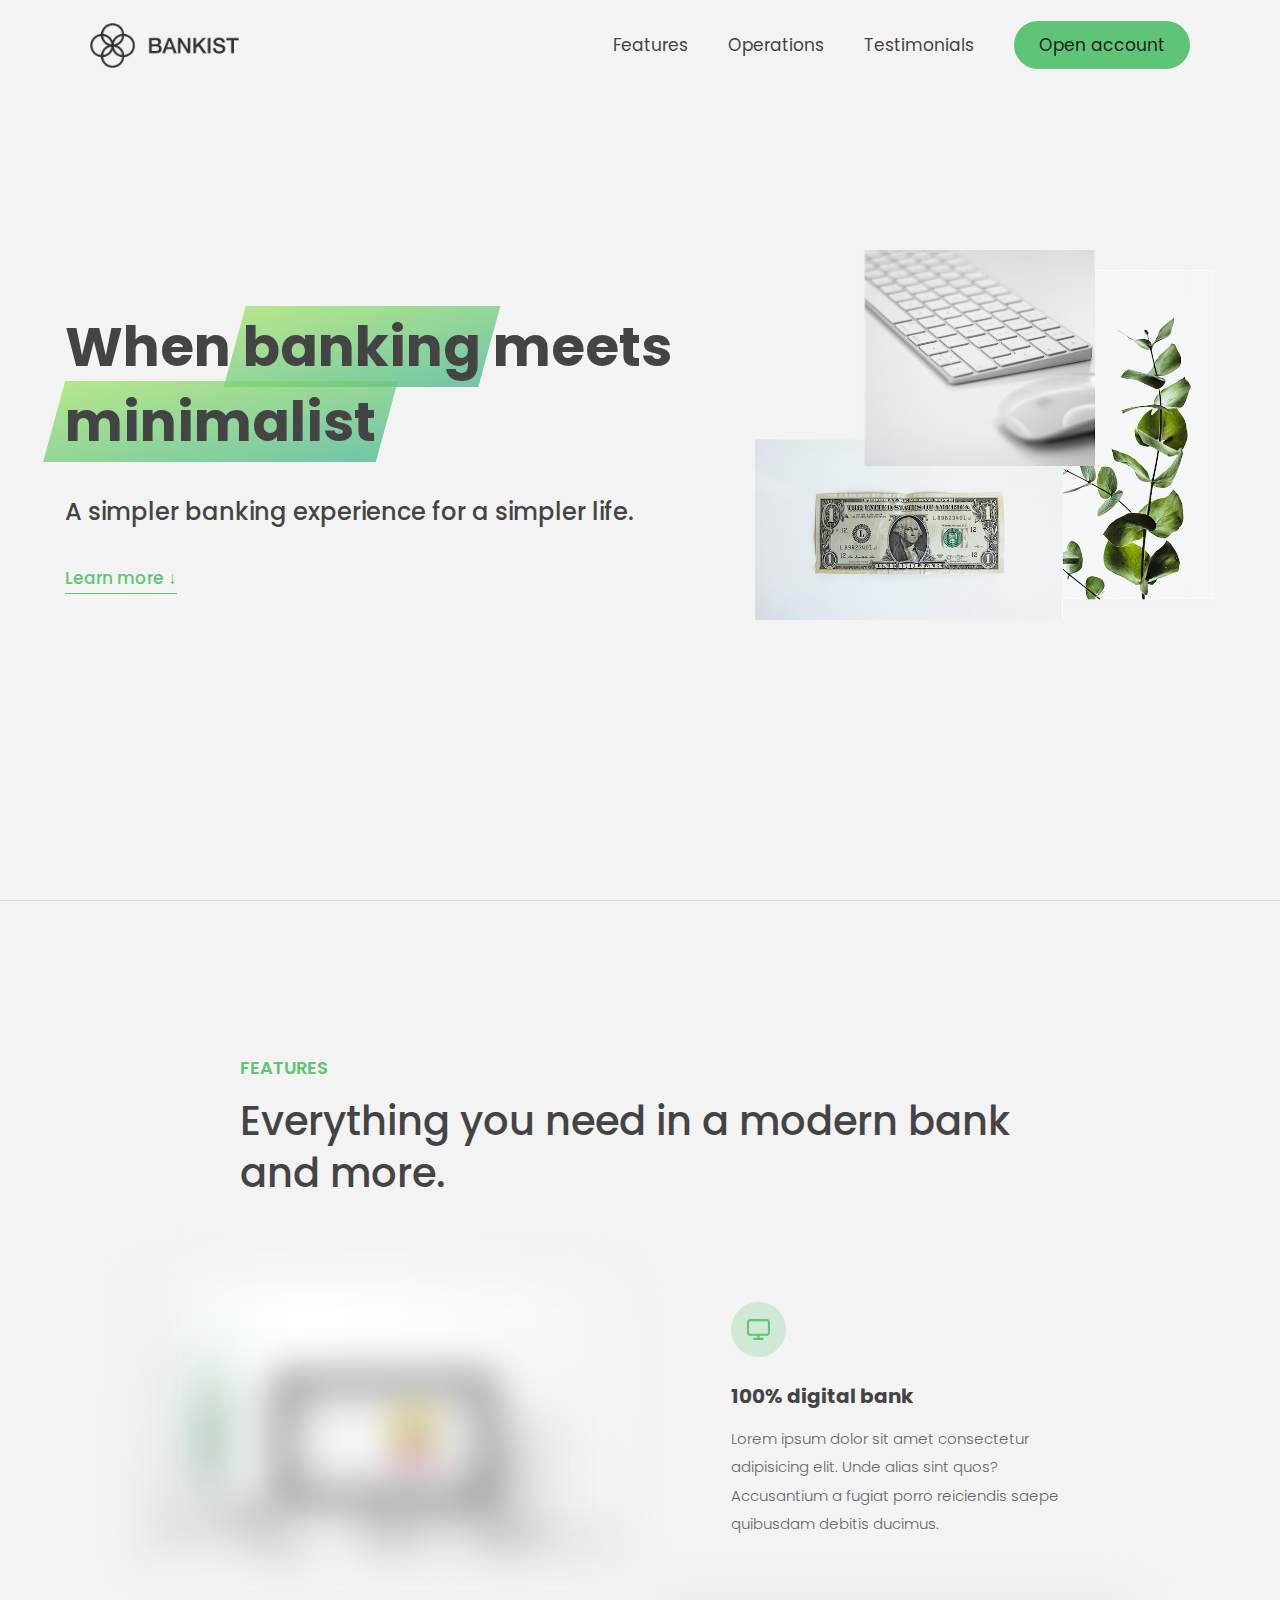
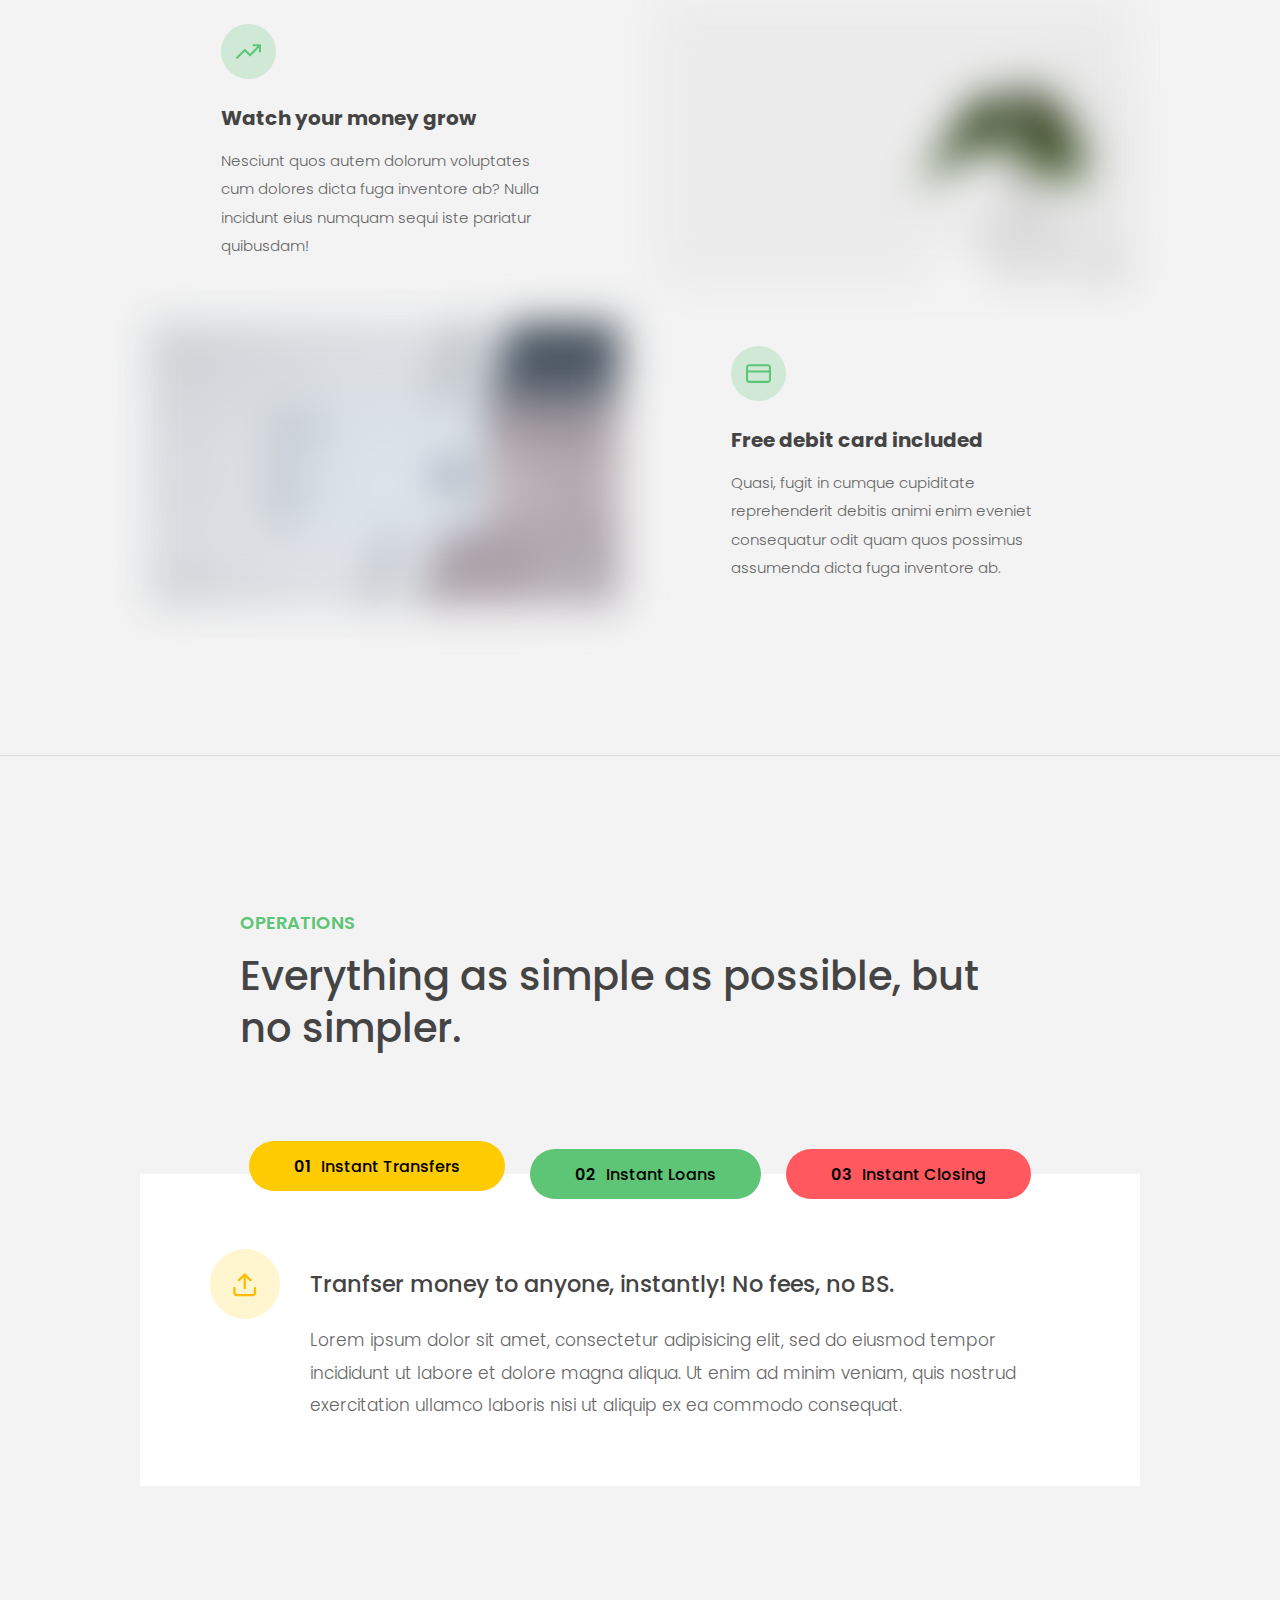
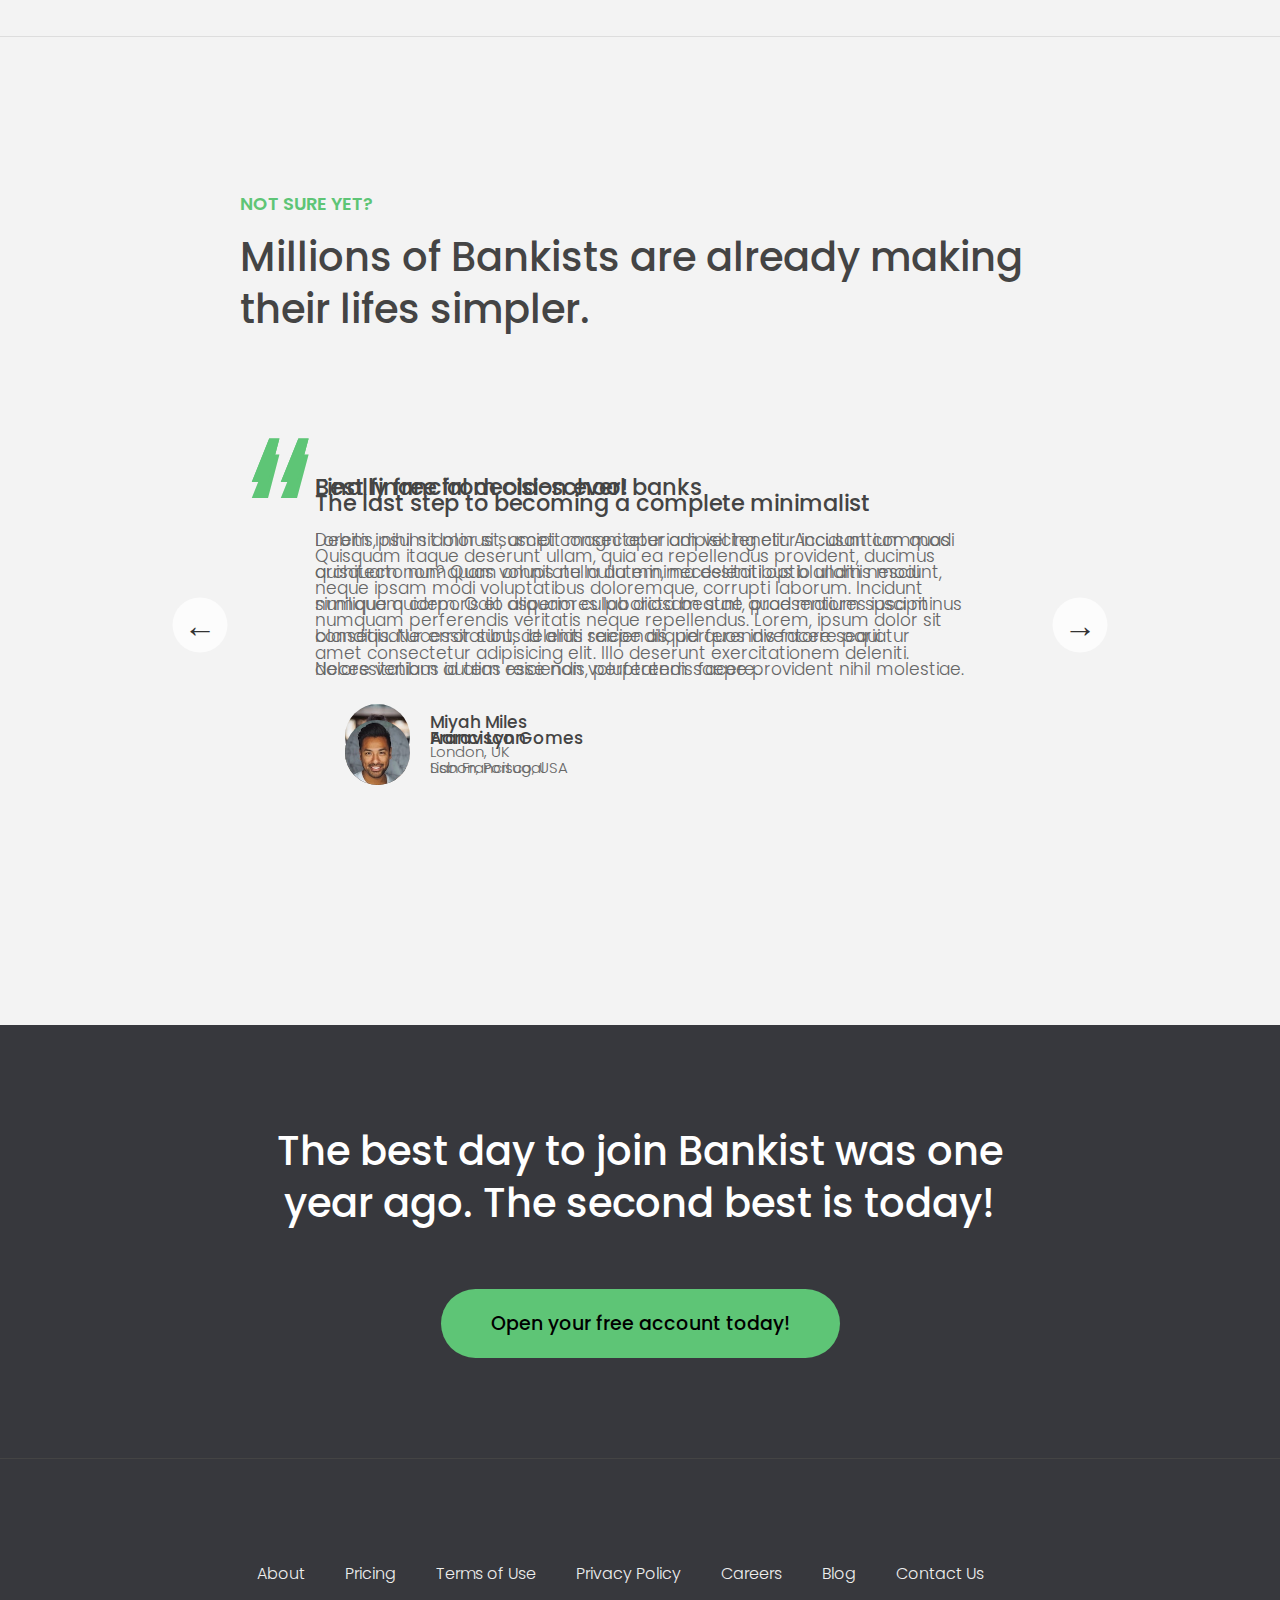
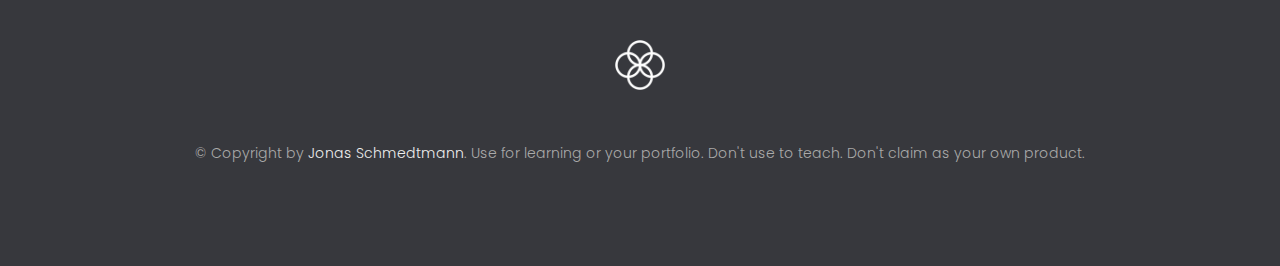
==== BankistWebsite/index.html @ 56a08efa "Bankist Website" ====
<!DOCTYPE html>
<html lang="en">
  <head>
    <meta charset="UTF-8" />
    <meta name="viewport" content="width=device-width, initial-scale=1.0" />
    <meta http-equiv="X-UA-Compatible" content="ie=edge" />
    <link rel="shortcut icon" type="image/png" href="img/icon.png" />

    <link
      href="https://fonts.googleapis.com/css?family=Poppins:300,400,500,600&display=swap"
      rel="stylesheet"
    />
    <link rel="stylesheet" href="style.css" />
    <title>Bankist | When Banking meets Minimalist</title>
  </head>
  <body>
    <header class="header">
      <nav class="nav">
        <img
          src="img/logo.png"
          alt="Bankist logo"
          class="nav__logo"
          id="logo"
        />
        <ul class="nav__links">
          <li class="nav__item">
            <a class="nav__link" href="#section--1">Features</a>
          </li>
          <li class="nav__item">
            <a class="nav__link" href="#section--2">Operations</a>
          </li>
          <li class="nav__item">
            <a class="nav__link" href="#section--3">Testimonials</a>
          </li>
          <li class="nav__item">
            <a class="nav__link nav__link--btn btn--show-modal" href="#"
              >Open account</a
            >
          </li>
        </ul>
      </nav>

      <div class="header__title">
        <h1>
          When
          <!-- Green highlight effect -->
          <span class="highlight">banking</span>
          meets<br />
          <span class="highlight">minimalist</span>
        </h1>
        <h4>A simpler banking experience for a simpler life.</h4>
        <button class="btn--text btn--scroll-to">Learn more &DownArrow;</button>
        <img
          src="img/hero.png"
          class="header__img"
          alt="Minimalist bank items"
        />
      </div>
    </header>

    <section class="section" id="section--1">
      <div class="section__title">
        <h2 class="section__description">Features</h2>
        <h3 class="section__header">
          Everything you need in a modern bank and more.
        </h3>
      </div>

      <div class="features">
        <img
          src="img/digital-lazy.jpg"
          data-src="img/digital.jpg"
          alt="Computer"
          class="features__img lazy-img"
        />
        <div class="features__feature">
          <div class="features__icon">
            <svg>
              <use xlink:href="img/icons.svg#icon-monitor"></use>
            </svg>
          </div>
          <h5 class="features__header">100% digital bank</h5>
          <p>
            Lorem ipsum dolor sit amet consectetur adipisicing elit. Unde alias
            sint quos? Accusantium a fugiat porro reiciendis saepe quibusdam
            debitis ducimus.
          </p>
        </div>

        <div class="features__feature">
          <div class="features__icon">
            <svg>
              <use xlink:href="img/icons.svg#icon-trending-up"></use>
            </svg>
          </div>
          <h5 class="features__header">Watch your money grow</h5>
          <p>
            Nesciunt quos autem dolorum voluptates cum dolores dicta fuga
            inventore ab? Nulla incidunt eius numquam sequi iste pariatur
            quibusdam!
          </p>
        </div>
        <img
          src="img/grow-lazy.jpg"
          data-src="img/grow.jpg"
          alt="Plant"
          class="features__img lazy-img"
        />

        <img
          src="img/card-lazy.jpg"
          data-src="img/card.jpg"
          alt="Credit card"
          class="features__img lazy-img"
        />
        <div class="features__feature">
          <div class="features__icon">
            <svg>
              <use xlink:href="img/icons.svg#icon-credit-card"></use>
            </svg>
          </div>
          <h5 class="features__header">Free debit card included</h5>
          <p>
            Quasi, fugit in cumque cupiditate reprehenderit debitis animi enim
            eveniet consequatur odit quam quos possimus assumenda dicta fuga
            inventore ab.
          </p>
        </div>
      </div>
    </section>

    <section class="section" id="section--2">
      <div class="section__title">
        <h2 class="section__description">Operations</h2>
        <h3 class="section__header">
          Everything as simple as possible, but no simpler.
        </h3>
      </div>

      <div class="operations">
        <div class="operations__tab-container">
          <button
            class="btn operations__tab operations__tab--1 operations__tab--active"
            data-tab="1"
          >
            <span>01</span>Instant Transfers
          </button>
          <button class="btn operations__tab operations__tab--2" data-tab="2">
            <span>02</span>Instant Loans
          </button>
          <button class="btn operations__tab operations__tab--3" data-tab="3">
            <span>03</span>Instant Closing
          </button>
        </div>
        <div
          class="operations__content operations__content--1 operations__content--active"
        >
          <div class="operations__icon operations__icon--1">
            <svg>
              <use xlink:href="img/icons.svg#icon-upload"></use>
            </svg>
          </div>
          <h5 class="operations__header">
            Tranfser money to anyone, instantly! No fees, no BS.
          </h5>
          <p>
            Lorem ipsum dolor sit amet, consectetur adipisicing elit, sed do
            eiusmod tempor incididunt ut labore et dolore magna aliqua. Ut enim
            ad minim veniam, quis nostrud exercitation ullamco laboris nisi ut
            aliquip ex ea commodo consequat.
          </p>
        </div>

        <div class="operations__content operations__content--2">
          <div class="operations__icon operations__icon--2">
            <svg>
              <use xlink:href="img/icons.svg#icon-home"></use>
            </svg>
          </div>
          <h5 class="operations__header">
            Buy a home or make your dreams come true, with instant loans.
          </h5>
          <p>
            Duis aute irure dolor in reprehenderit in voluptate velit esse
            cillum dolore eu fugiat nulla pariatur. Excepteur sint occaecat
            cupidatat non proident, sunt in culpa qui officia deserunt mollit
            anim id est laborum.
          </p>
        </div>
        <div class="operations__content operations__content--3">
          <div class="operations__icon operations__icon--3">
            <svg>
              <use xlink:href="img/icons.svg#icon-user-x"></use>
            </svg>
          </div>
          <h5 class="operations__header">
            No longer need your account? No problem! Close it instantly.
          </h5>
          <p>
            Excepteur sint occaecat cupidatat non proident, sunt in culpa qui
            officia deserunt mollit anim id est laborum. Ut enim ad minim
            veniam, quis nostrud exercitation ullamco laboris nisi ut aliquip ex
            ea commodo consequat.
          </p>
        </div>
      </div>
    </section>

    <section class="section" id="section--3">
      <div class="section__title section__title--testimonials">
        <h2 class="section__description">Not sure yet?</h2>
        <h3 class="section__header">
          Millions of Bankists are already making their lifes simpler.
        </h3>
      </div>

      <div class="slider">
        <div class="slide slide--1">
          <div class="testimonial">
            <h5 class="testimonial__header">Best financial decision ever!</h5>
            <blockquote class="testimonial__text">
              Lorem ipsum dolor sit, amet consectetur adipisicing elit.
              Accusantium quas quisquam non? Quas voluptate nulla minima
              deleniti optio ullam nesciunt, numquam corporis et asperiores
              laboriosam sunt, praesentium suscipit blanditiis. Necessitatibus
              id alias reiciendis, perferendis facere pariatur dolore veniam
              autem esse non voluptatem saepe provident nihil molestiae.
            </blockquote>
            <address class="testimonial__author">
              <img src="img/user-1.jpg" alt="" class="testimonial__photo" />
              <h6 class="testimonial__name">Aarav Lynn</h6>
              <p class="testimonial__location">San Francisco, USA</p>
            </address>
          </div>
        </div>

        <div class="slide slide--2">
          <div class="testimonial">
            <h5 class="testimonial__header">
              The last step to becoming a complete minimalist
            </h5>
            <blockquote class="testimonial__text">
              Quisquam itaque deserunt ullam, quia ea repellendus provident,
              ducimus neque ipsam modi voluptatibus doloremque, corrupti
              laborum. Incidunt numquam perferendis veritatis neque repellendus.
              Lorem, ipsum dolor sit amet consectetur adipisicing elit. Illo
              deserunt exercitationem deleniti.
            </blockquote>
            <address class="testimonial__author">
              <img src="img/user-2.jpg" alt="" class="testimonial__photo" />
              <h6 class="testimonial__name">Miyah Miles</h6>
              <p class="testimonial__location">London, UK</p>
            </address>
          </div>
        </div>

        <div class="slide slide--3">
          <div class="testimonial">
            <h5 class="testimonial__header">
              Finally free from old-school banks
            </h5>
            <blockquote class="testimonial__text">
              Debitis, nihil sit minus suscipit magni aperiam vel tenetur
              incidunt commodi architecto numquam omnis nulla autem,
              necessitatibus blanditiis modi similique quidem. Odio aliquam
              culpa dicta beatae quod maiores ipsa minus consequatur error sunt,
              deleniti saepe aliquid quos inventore sequi. Necessitatibus id
              alias reiciendis, perferendis facere.
            </blockquote>
            <address class="testimonial__author">
              <img src="img/user-3.jpg" alt="" class="testimonial__photo" />
              <h6 class="testimonial__name">Francisco Gomes</h6>
              <p class="testimonial__location">Lisbon, Portugal</p>
            </address>
          </div>
        </div>

        <!-- <div class="slide"><img src="img/img-1.jpg" alt="Photo 1" /></div>
        <div class="slide"><img src="img/img-2.jpg" alt="Photo 2" /></div>
        <div class="slide"><img src="img/img-3.jpg" alt="Photo 3" /></div>
        <div class="slide"><img src="img/img-4.jpg" alt="Photo 4" /></div> -->
        <button class="slider__btn slider__btn--left">&larr;</button>
        <button class="slider__btn slider__btn--right">&rarr;</button>
        <div class="dots"></div>
      </div>
    </section>

    <section class="section section--sign-up">
      <div class="section__title">
        <h3 class="section__header">
          The best day to join Bankist was one year ago. The second best is
          today!
        </h3>
      </div>
      <button class="btn btn--show-modal">Open your free account today!</button>
    </section>

    <footer class="footer">
      <ul class="footer__nav">
        <li class="footer__item">
          <a class="footer__link" href="#">About</a>
        </li>
        <li class="footer__item">
          <a class="footer__link" href="#">Pricing</a>
        </li>
        <li class="footer__item">
          <a class="footer__link" href="#">Terms of Use</a>
        </li>
        <li class="footer__item">
          <a class="footer__link" href="#">Privacy Policy</a>
        </li>
        <li class="footer__item">
          <a class="footer__link" href="#">Careers</a>
        </li>
        <li class="footer__item">
          <a class="footer__link" href="#">Blog</a>
        </li>
        <li class="footer__item">
          <a class="footer__link" href="#">Contact Us</a>
        </li>
      </ul>
      <img src="img/icon.png" alt="Logo" class="footer__logo" />
      <p class="footer__copyright">
        &copy; Copyright by
        <a
          class="footer__link twitter-link"
          target="_blank"
          href="https://twitter.com/jonasschmedtman"
          >Jonas Schmedtmann</a
        >. Use for learning or your portfolio. Don't use to teach. Don't claim
        as your own product.
      </p>
    </footer>

    <div class="modal hidden">
      <button class="btn--close-modal">&times;</button>
      <h2 class="modal__header">
        Open your bank account <br />
        in just <span class="highlight">5 minutes</span>
      </h2>
      <form class="modal__form">
        <label>First Name</label>
        <input type="text" />
        <label>Last Name</label>
        <input type="text" />
        <label>Email Address</label>
        <input type="email" />
        <button class="btn">Next step &rarr;</button>
      </form>
    </div>
    <div class="overlay hidden"></div>

    <script src="script.js"></script>
  </body>
</html>
---- BankistWebsite/style.css ----
:root {
  --color-primary: #5ec576;
  --color-secondary: #ffcb03;
  --color-tertiary: #ff585f;
  --color-primary-darker: #4bbb7d;
  --color-secondary-darker: #ffbb00;
  --color-tertiary-darker: #fd424b;
  --color-primary-opacity: #5ec5763a;
  --color-secondary-opacity: #ffcd0331;
  --color-tertiary-opacity: #ff58602d;
  --gradient-primary: linear-gradient(to top left, #39b385, #9be15d);
  --gradient-secondary: linear-gradient(to top left, #ffb003, #ffcb03);
}

* {
  margin: 0;
  padding: 0;
  box-sizing: inherit;
}

html {
  font-size: 62.5%;
  box-sizing: border-box;
}

body {
  font-family: 'Poppins', sans-serif;
  font-weight: 300;
  color: #444;
  line-height: 1.9;
  background-color: #f3f3f3;
}

/* GENERAL ELEMENTS */
.section {
  padding: 15rem 3rem;
  border-top: 1px solid #ddd;

  transition: transform 1s, opacity 1s;
}

.section--hidden {
  opacity: 0;
  transform: translateY(8rem);
}

.section__title {
  max-width: 80rem;
  margin: 0 auto 8rem auto;
}

.section__description {
  font-size: 1.8rem;
  font-weight: 600;
  text-transform: uppercase;
  color: var(--color-primary);
  margin-bottom: 1rem;
}

.section__header {
  font-size: 4rem;
  line-height: 1.3;
  font-weight: 500;
}

.btn {
  display: inline-block;
  background-color: var(--color-primary);
  font-size: 1.6rem;
  font-family: inherit;
  font-weight: 500;
  border: none;
  padding: 1.25rem 4.5rem;
  border-radius: 10rem;
  cursor: pointer;
  transition: all 0.3s;
}

.btn:hover {
  background-color: var(--color-primary-darker);
}

.btn--text {
  display: inline-block;
  background: none;
  font-size: 1.7rem;
  font-family: inherit;
  font-weight: 500;
  color: var(--color-primary);
  border: none;
  border-bottom: 1px solid currentColor;
  padding-bottom: 2px;
  cursor: pointer;
  transition: all 0.3s;
}

p {
  color: #666;
}

/* This is BAD for accessibility! Don't do in the real world! */
button:focus {
  outline: none;
}

img {
  transition: filter 0.5s;
}

.lazy-img {
  filter: blur(20px);
}

/* NAVIGATION */
.nav {
  display: flex;
  justify-content: space-between;
  align-items: center;
  height: 9rem;
  width: 100%;
  padding: 0 6rem;
  z-index: 100;
}

/* nav and stickly class at the same time */
.nav.sticky {
  position: fixed;
  background-color: rgba(255, 255, 255, 0.95);
}

.nav__logo {
  height: 4.5rem;
  transition: all 0.3s;
}

.nav__links {
  display: flex;
  align-items: center;
  list-style: none;
}

.nav__item {
  margin-left: 4rem;
}

.nav__link:link,
.nav__link:visited {
  font-size: 1.7rem;
  font-weight: 400;
  color: inherit;
  text-decoration: none;
  display: block;
  transition: all 0.3s;
}

.nav__link--btn:link,
.nav__link--btn:visited {
  padding: 0.8rem 2.5rem;
  border-radius: 3rem;
  background-color: var(--color-primary);
  color: #222;
}

.nav__link--btn:hover,
.nav__link--btn:active {
  color: inherit;
  background-color: var(--color-primary-darker);
  color: #333;
}

/* HEADER */
.header {
  padding: 0 3rem;
  height: 100vh;
  display: flex;
  flex-direction: column;
  align-items: center;
}

.header__title {
  flex: 1;

  max-width: 115rem;
  display: grid;
  grid-template-columns: 3fr 2fr;
  row-gap: 3rem;
  align-content: center;
  justify-content: center;

  align-items: start;
  justify-items: start;
}

h1 {
  font-size: 5.5rem;
  line-height: 1.35;
}

h4 {
  font-size: 2.4rem;
  font-weight: 500;
}

.header__img {
  width: 100%;
  grid-column: 2 / 3;
  grid-row: 1 / span 4;
  transform: translateY(-6rem);
}

.highlight {
  position: relative;
}

.highlight::after {
  display: block;
  content: '';
  position: absolute;
  bottom: 0;
  left: 0;
  height: 100%;
  width: 100%;
  z-index: -1;
  opacity: 0.7;
  transform: scale(1.07, 1.05) skewX(-15deg);
  background-image: var(--gradient-primary);
}

/* FEATURES */
.features {
  display: grid;
  grid-template-columns: 1fr 1fr;
  gap: 4rem;
  margin: 0 12rem;
}

.features__img {
  width: 100%;
}

.features__feature {
  align-self: center;
  justify-self: center;
  width: 70%;
  font-size: 1.5rem;
}

.features__icon {
  display: flex;
  align-items: center;
  justify-content: center;
  background-color: var(--color-primary-opacity);
  height: 5.5rem;
  width: 5.5rem;
  border-radius: 50%;
  margin-bottom: 2rem;
}

.features__icon svg {
  height: 2.5rem;
  width: 2.5rem;
  fill: var(--color-primary);
}

.features__header {
  font-size: 2rem;
  margin-bottom: 1rem;
}

/* OPERATIONS */
.operations {
  max-width: 100rem;
  margin: 12rem auto 0 auto;

  background-color: #fff;
}

.operations__tab-container {
  display: flex;
  justify-content: center;
}

.operations__tab {
  margin-right: 2.5rem;
  transform: translateY(-50%);
}

.operations__tab span {
  margin-right: 1rem;
  font-weight: 600;
  display: inline-block;
}

.operations__tab--1 {
  background-color: var(--color-secondary);
}

.operations__tab--1:hover {
  background-color: var(--color-secondary-darker);
}

.operations__tab--3 {
  background-color: var(--color-tertiary);
  margin: 0;
}

.operations__tab--3:hover {
  background-color: var(--color-tertiary-darker);
}

.operations__tab--active {
  transform: translateY(-66%);
}

.operations__content {
  display: none;

  /* JUST PRESENTATIONAL */
  font-size: 1.7rem;
  padding: 2.5rem 7rem 6.5rem 7rem;
}

.operations__content--active {
  display: grid;
  grid-template-columns: 7rem 1fr;
  column-gap: 3rem;
  row-gap: 0.5rem;
}

.operations__header {
  font-size: 2.25rem;
  font-weight: 500;
  align-self: center;
}

.operations__icon {
  display: flex;
  align-items: center;
  justify-content: center;
  height: 7rem;
  width: 7rem;
  border-radius: 50%;
}

.operations__icon svg {
  height: 2.75rem;
  width: 2.75rem;
}

.operations__content p {
  grid-column: 2;
}

.operations__icon--1 {
  background-color: var(--color-secondary-opacity);
}
.operations__icon--2 {
  background-color: var(--color-primary-opacity);
}
.operations__icon--3 {
  background-color: var(--color-tertiary-opacity);
}
.operations__icon--1 svg {
  fill: var(--color-secondary-darker);
}
.operations__icon--2 svg {
  fill: var(--color-primary);
}
.operations__icon--3 svg {
  fill: var(--color-tertiary);
}

/* SLIDER */
.slider {
  max-width: 100rem;
  height: 50rem;
  margin: 0 auto;
  position: relative;

  /* IN THE END */
  overflow: hidden;
}

.slide {
  position: absolute;
  top: 0;
  width: 100%;
  height: 50rem;

  display: flex;
  align-items: center;
  justify-content: center;

  /* THIS creates the animation! */
  transition: transform 1s;
}

.slide > img {
  /* Only for images that have different size than slide */
  width: 100%;
  height: 100%;
  object-fit: cover;
}

.slider__btn {
  position: absolute;
  top: 50%;
  z-index: 10;

  border: none;
  background: rgba(255, 255, 255, 0.7);
  font-family: inherit;
  color: #333;
  border-radius: 50%;
  height: 5.5rem;
  width: 5.5rem;
  font-size: 3.25rem;
  cursor: pointer;
}

.slider__btn--left {
  left: 6%;
  transform: translate(-50%, -50%);
}

.slider__btn--right {
  right: 6%;
  transform: translate(50%, -50%);
}

.dots {
  position: absolute;
  bottom: 5%;
  left: 50%;
  transform: translateX(-50%);
  display: flex;
}

.dots__dot {
  border: none;
  background-color: #b9b9b9;
  opacity: 0.7;
  height: 1rem;
  width: 1rem;
  border-radius: 50%;
  margin-right: 1.75rem;
  cursor: pointer;
  transition: all 0.5s;

  /* Only necessary when overlying images */
  /* box-shadow: 0 0.6rem 1.5rem rgba(0, 0, 0, 0.7); */
}

.dots__dot:last-child {
  margin: 0;
}

.dots__dot--active {
  /* background-color: #fff; */
  background-color: #888;
  opacity: 1;
}

/* TESTIMONIALS */
.testimonial {
  width: 65%;
  position: relative;
}

.testimonial::before {
  content: '\201C';
  position: absolute;
  top: -5.7rem;
  left: -6.8rem;
  line-height: 1;
  font-size: 20rem;
  font-family: inherit;
  color: var(--color-primary);
  z-index: -1;
}

.testimonial__header {
  font-size: 2.25rem;
  font-weight: 500;
  margin-bottom: 1.5rem;
}

.testimonial__text {
  font-size: 1.7rem;
  margin-bottom: 3.5rem;
  color: #666;
}

.testimonial__author {
  margin-left: 3rem;
  font-style: normal;

  display: grid;
  grid-template-columns: 6.5rem 1fr;
  column-gap: 2rem;
}

.testimonial__photo {
  grid-row: 1 / span 2;
  width: 6.5rem;
  border-radius: 50%;
}

.testimonial__name {
  font-size: 1.7rem;
  font-weight: 500;
  align-self: end;
  margin: 0;
}

.testimonial__location {
  font-size: 1.5rem;
}

.section__title--testimonials {
  margin-bottom: 4rem;
}

/* SIGNUP */
.section--sign-up {
  background-color: #37383d;
  border-top: none;
  border-bottom: 1px solid #444;
  text-align: center;
  padding: 10rem 3rem;
}

.section--sign-up .section__header {
  color: #fff;
  text-align: center;
}

.section--sign-up .section__title {
  margin-bottom: 6rem;
}

.section--sign-up .btn {
  font-size: 1.9rem;
  padding: 2rem 5rem;
}

/* FOOTER */
.footer {
  padding: 10rem 3rem;
  background-color: #37383d;
}

.footer__nav {
  list-style: none;
  display: flex;
  justify-content: center;
  margin-bottom: 5rem;
}

.footer__item {
  margin-right: 4rem;
}

.footer__link {
  font-size: 1.6rem;
  color: #eee;
  text-decoration: none;
}

.footer__logo {
  height: 5rem;
  display: block;
  margin: 0 auto;
  margin-bottom: 5rem;
}

.footer__copyright {
  font-size: 1.4rem;
  color: #aaa;
  text-align: center;
}

.footer__copyright .footer__link {
  font-size: 1.4rem;
}

/* MODAL WINDOW */
.modal {
  position: fixed;
  top: 50%;
  left: 50%;
  transform: translate(-50%, -50%);
  max-width: 60rem;
  background-color: #f3f3f3;
  padding: 5rem 6rem;
  box-shadow: 0 4rem 6rem rgba(0, 0, 0, 0.3);
  z-index: 1000;
  transition: all 0.5s;
}

.overlay {
  position: fixed;
  top: 0;
  left: 0;
  width: 100%;
  height: 100%;
  background-color: rgba(0, 0, 0, 0.5);
  backdrop-filter: blur(4px);
  z-index: 100;
  transition: all 0.5s;
}

.modal__header {
  font-size: 3.25rem;
  margin-bottom: 4.5rem;
  line-height: 1.5;
}

.modal__form {
  margin: 0 3rem;
  display: grid;
  grid-template-columns: 1fr 2fr;
  align-items: center;
  gap: 2.5rem;
}

.modal__form label {
  font-size: 1.7rem;
  font-weight: 500;
}

.modal__form input {
  font-size: 1.7rem;
  padding: 1rem 1.5rem;
  border: 1px solid #ddd;
  border-radius: 0.5rem;
}

.modal__form button {
  grid-column: 1 / span 2;
  justify-self: center;
  margin-top: 1rem;
}

.btn--close-modal {
  font-family: inherit;
  color: inherit;
  position: absolute;
  top: 0.5rem;
  right: 2rem;
  font-size: 4rem;
  cursor: pointer;
  border: none;
  background: none;
}

.hidden {
  visibility: hidden;
  opacity: 0;
}

/* COOKIE MESSAGE */
.cookie-message {
  display: flex;
  align-items: center;
  justify-content: space-evenly;
  width: 100%;
  background-color: white;
  color: #bbb;
  font-size: 1.5rem;
  font-weight: 400;
}
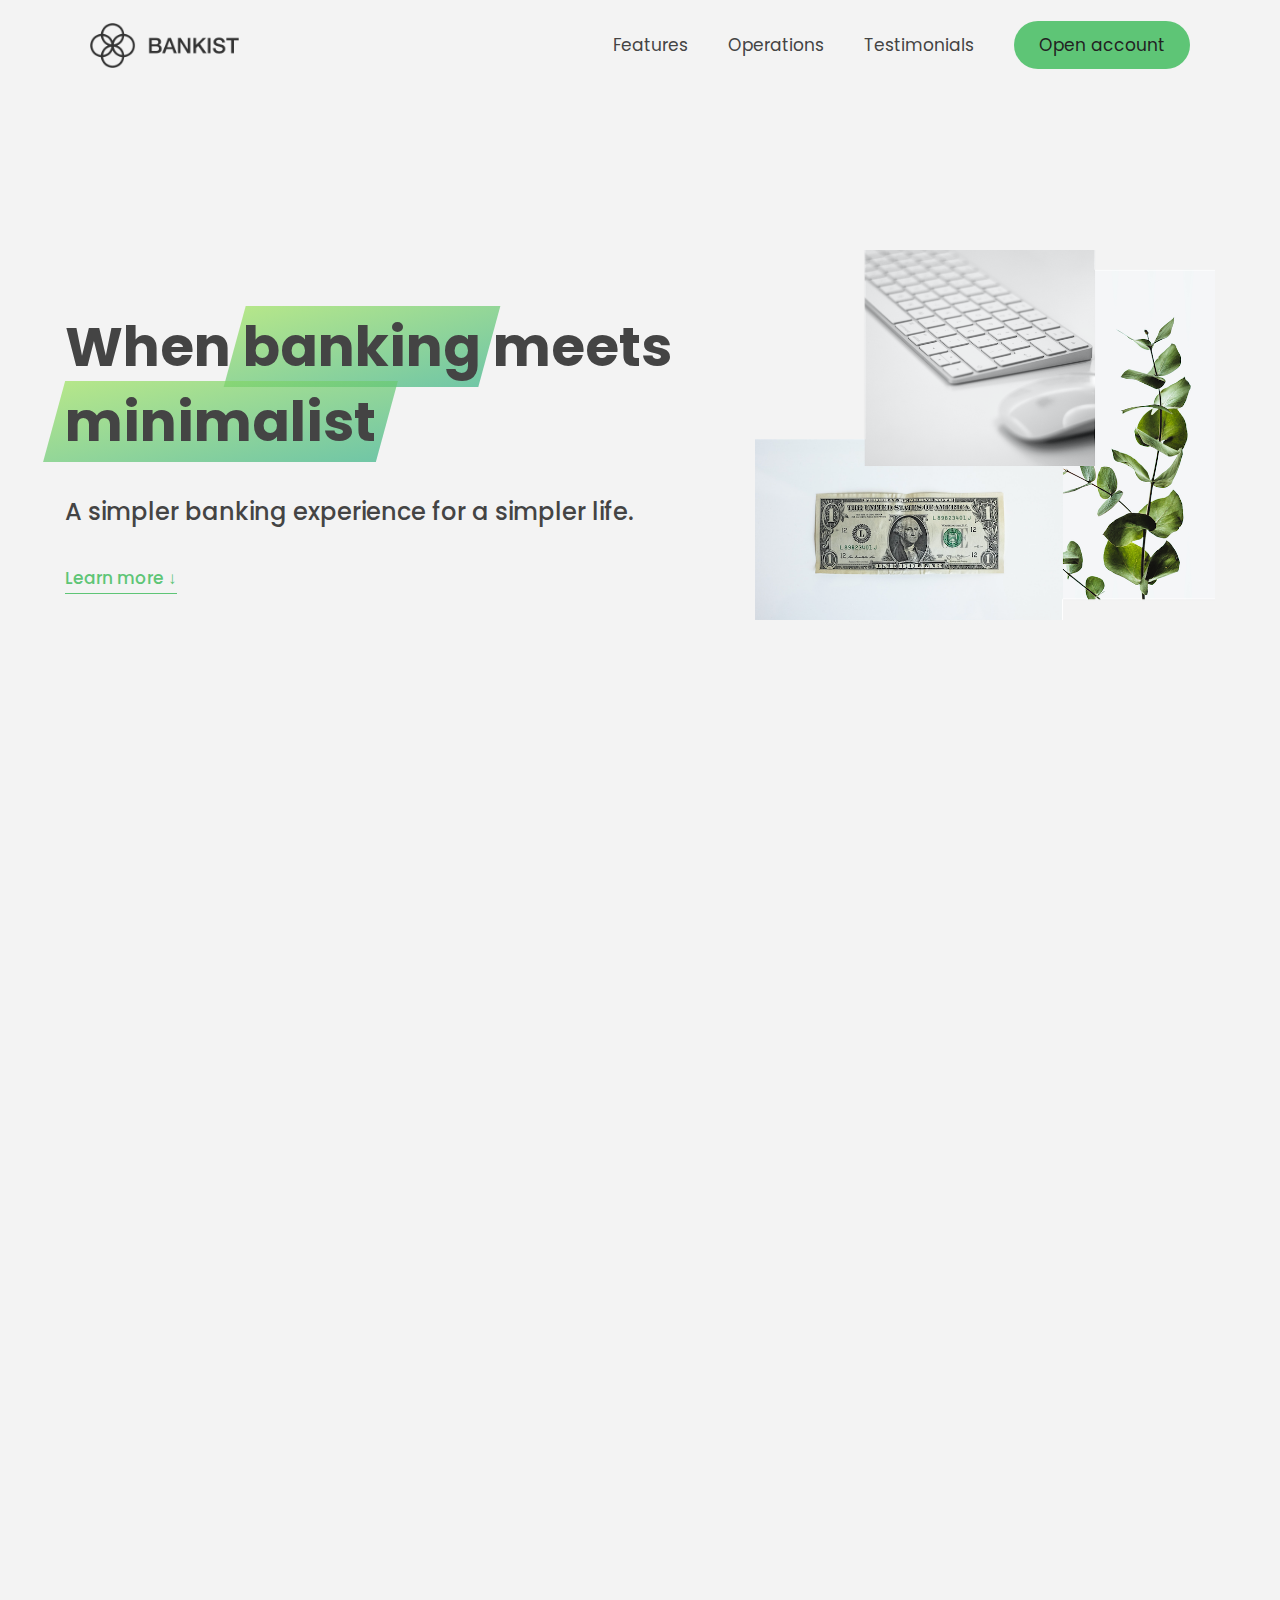
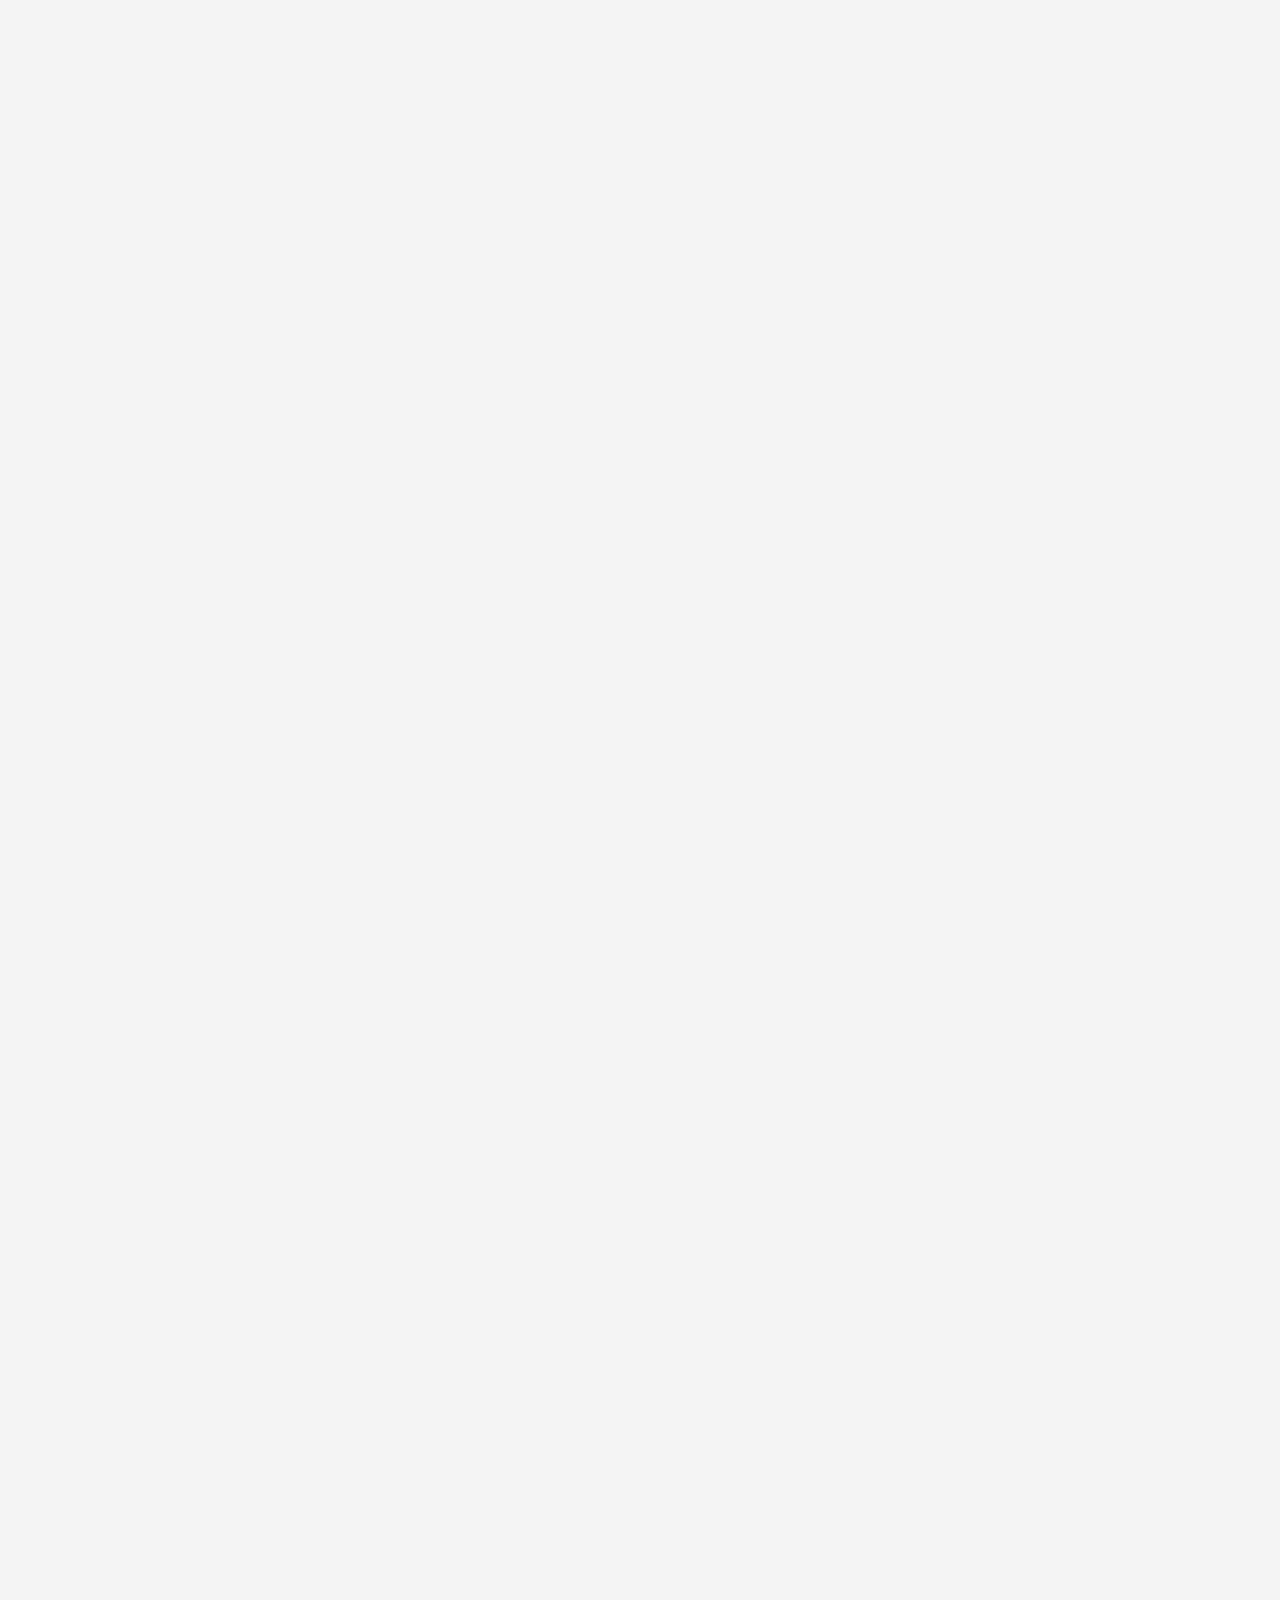
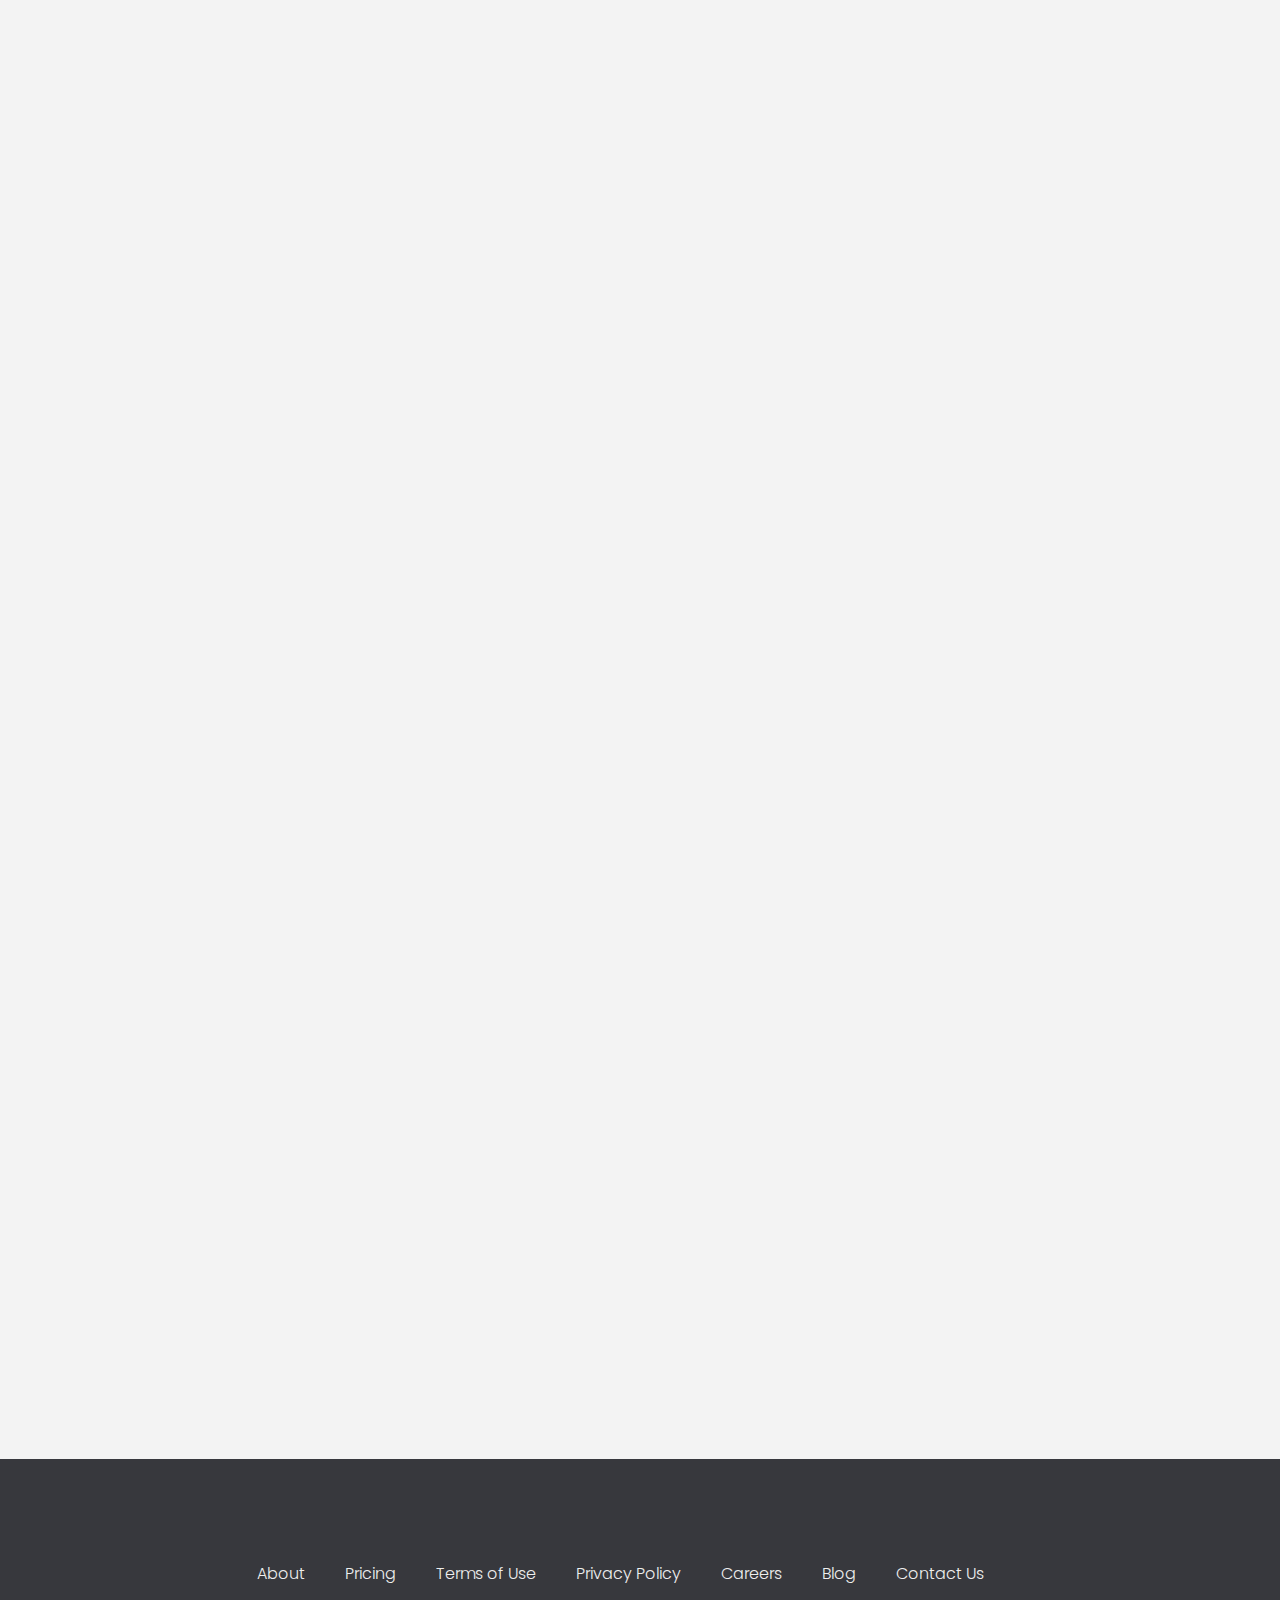
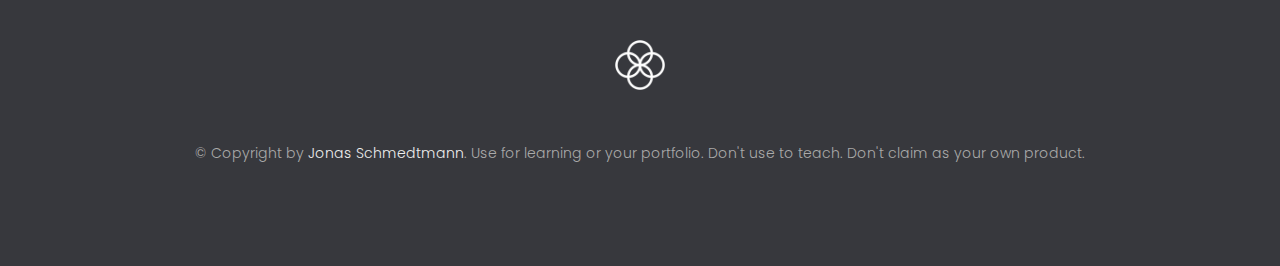
==== commit bc77ac2a: "event delegation, menu fade animation, sticky navigation, Intersection Observer API, revealing eleme" ====
--- a/BankistWebsite/index.html
+++ b/BankistWebsite/index.html
@@ -1,355 +1,320 @@
 <!DOCTYPE html>
 <html lang="en">
-  <head>
-    <meta charset="UTF-8" />
-    <meta name="viewport" content="width=device-width, initial-scale=1.0" />
-    <meta http-equiv="X-UA-Compatible" content="ie=edge" />
-    <link rel="shortcut icon" type="image/png" href="img/icon.png" />
-
-    <link
-      href="https://fonts.googleapis.com/css?family=Poppins:300,400,500,600&display=swap"
-      rel="stylesheet"
-    />
-    <link rel="stylesheet" href="style.css" />
-    <title>Bankist | When Banking meets Minimalist</title>
-  </head>
-  <body>
-    <header class="header">
-      <nav class="nav">
-        <img
-          src="img/logo.png"
-          alt="Bankist logo"
-          class="nav__logo"
-          id="logo"
-        />
-        <ul class="nav__links">
-          <li class="nav__item">
-            <a class="nav__link" href="#section--1">Features</a>
-          </li>
-          <li class="nav__item">
-            <a class="nav__link" href="#section--2">Operations</a>
-          </li>
-          <li class="nav__item">
-            <a class="nav__link" href="#section--3">Testimonials</a>
-          </li>
-          <li class="nav__item">
-            <a class="nav__link nav__link--btn btn--show-modal" href="#"
-              >Open account</a
-            >
-          </li>
-        </ul>
-      </nav>
-
-      <div class="header__title">
-        <h1>
-          When
-          <!-- Green highlight effect -->
-          <span class="highlight">banking</span>
-          meets<br />
-          <span class="highlight">minimalist</span>
-        </h1>
-        <h4>A simpler banking experience for a simpler life.</h4>
-        <button class="btn--text btn--scroll-to">Learn more &DownArrow;</button>
-        <img
-          src="img/hero.png"
-          class="header__img"
-          alt="Minimalist bank items"
-        />
-      </div>
-    </header>
-
-    <section class="section" id="section--1">
-      <div class="section__title">
-        <h2 class="section__description">Features</h2>
-        <h3 class="section__header">
-          Everything you need in a modern bank and more.
-        </h3>
-      </div>
-
-      <div class="features">
-        <img
-          src="img/digital-lazy.jpg"
-          data-src="img/digital.jpg"
-          alt="Computer"
-          class="features__img lazy-img"
-        />
-        <div class="features__feature">
-          <div class="features__icon">
-            <svg>
-              <use xlink:href="img/icons.svg#icon-monitor"></use>
-            </svg>
-          </div>
-          <h5 class="features__header">100% digital bank</h5>
-          <p>
-            Lorem ipsum dolor sit amet consectetur adipisicing elit. Unde alias
-            sint quos? Accusantium a fugiat porro reiciendis saepe quibusdam
-            debitis ducimus.
-          </p>
-        </div>
-
-        <div class="features__feature">
-          <div class="features__icon">
-            <svg>
-              <use xlink:href="img/icons.svg#icon-trending-up"></use>
-            </svg>
-          </div>
-          <h5 class="features__header">Watch your money grow</h5>
-          <p>
-            Nesciunt quos autem dolorum voluptates cum dolores dicta fuga
-            inventore ab? Nulla incidunt eius numquam sequi iste pariatur
-            quibusdam!
-          </p>
-        </div>
-        <img
-          src="img/grow-lazy.jpg"
-          data-src="img/grow.jpg"
-          alt="Plant"
-          class="features__img lazy-img"
-        />
-
-        <img
-          src="img/card-lazy.jpg"
-          data-src="img/card.jpg"
-          alt="Credit card"
-          class="features__img lazy-img"
-        />
-        <div class="features__feature">
-          <div class="features__icon">
-            <svg>
-              <use xlink:href="img/icons.svg#icon-credit-card"></use>
-            </svg>
-          </div>
-          <h5 class="features__header">Free debit card included</h5>
-          <p>
-            Quasi, fugit in cumque cupiditate reprehenderit debitis animi enim
-            eveniet consequatur odit quam quos possimus assumenda dicta fuga
-            inventore ab.
-          </p>
-        </div>
-      </div>
-    </section>
-
-    <section class="section" id="section--2">
-      <div class="section__title">
-        <h2 class="section__description">Operations</h2>
-        <h3 class="section__header">
-          Everything as simple as possible, but no simpler.
-        </h3>
-      </div>
-
-      <div class="operations">
-        <div class="operations__tab-container">
-          <button
-            class="btn operations__tab operations__tab--1 operations__tab--active"
-            data-tab="1"
-          >
-            <span>01</span>Instant Transfers
-          </button>
-          <button class="btn operations__tab operations__tab--2" data-tab="2">
-            <span>02</span>Instant Loans
-          </button>
-          <button class="btn operations__tab operations__tab--3" data-tab="3">
-            <span>03</span>Instant Closing
-          </button>
-        </div>
-        <div
-          class="operations__content operations__content--1 operations__content--active"
-        >
-          <div class="operations__icon operations__icon--1">
-            <svg>
-              <use xlink:href="img/icons.svg#icon-upload"></use>
-            </svg>
-          </div>
-          <h5 class="operations__header">
-            Tranfser money to anyone, instantly! No fees, no BS.
+
+<head>
+  <meta charset="UTF-8" />
+  <meta name="viewport" content="width=device-width, initial-scale=1.0" />
+  <meta http-equiv="X-UA-Compatible" content="ie=edge" />
+  <link rel="shortcut icon" type="image/png" href="img/icon.png" />
+
+  <link href="https://fonts.googleapis.com/css?family=Poppins:300,400,500,600&display=swap" rel="stylesheet" />
+  <link rel="stylesheet" href="style.css" />
+  <title>Bankist | When Banking meets Minimalist</title>
+</head>
+
+<body>
+  <header class="header">
+    <nav class="nav">
+      <img src="img/logo.png" alt="Bankist logo" class="nav__logo" id="logo" />
+      <ul class="nav__links">
+        <li class="nav__item">
+          <a class="nav__link" href="#section--1">Features</a>
+        </li>
+        <li class="nav__item">
+          <a class="nav__link" href="#section--2">Operations</a>
+        </li>
+        <li class="nav__item">
+          <a class="nav__link" href="#section--3">Testimonials</a>
+        </li>
+        <li class="nav__item">
+          <a class="nav__link nav__link--btn btn--show-modal" href="#">Open account</a>
+        </li>
+      </ul>
+    </nav>
+
+    <div class="header__title">
+      <h1>
+        When
+        <!-- Green highlight effect -->
+        <span class="highlight">banking</span>
+        meets<br />
+        <span class="highlight">minimalist</span>
+      </h1>
+      <h4>A simpler banking experience for a simpler life.</h4>
+      <button class="btn--text btn--scroll-to">Learn more &DownArrow;</button>
+      <img src="img/hero.png" class="header__img" alt="Minimalist bank items" />
+    </div>
+  </header>
+
+  <section class="section" id="section--1">
+    <div class="section__title">
+      <h2 class="section__description">Features</h2>
+      <h3 class="section__header">
+        Everything you need in a modern bank and more.
+      </h3>
+    </div>
+
+    <div class="features">
+      <img src="img/digital-lazy.jpg" data-src="img/digital.jpg" alt="Computer" class="features__img lazy-img" />
+      <div class="features__feature">
+        <div class="features__icon">
+          <svg>
+            <use xlink:href="img/icons.svg#icon-monitor"></use>
+          </svg>
+        </div>
+        <h5 class="features__header">100% digital bank</h5>
+        <p>
+          Lorem ipsum dolor sit amet consectetur adipisicing elit. Unde alias
+          sint quos? Accusantium a fugiat porro reiciendis saepe quibusdam
+          debitis ducimus.
+        </p>
+      </div>
+
+      <div class="features__feature">
+        <div class="features__icon">
+          <svg>
+            <use xlink:href="img/icons.svg#icon-trending-up"></use>
+          </svg>
+        </div>
+        <h5 class="features__header">Watch your money grow</h5>
+        <p>
+          Nesciunt quos autem dolorum voluptates cum dolores dicta fuga
+          inventore ab? Nulla incidunt eius numquam sequi iste pariatur
+          quibusdam!
+        </p>
+      </div>
+      <img src="img/grow-lazy.jpg" data-src="img/grow.jpg" alt="Plant" class="features__img lazy-img" />
+
+      <img src="img/card-lazy.jpg" data-src="img/card.jpg" alt="Credit card" class="features__img lazy-img" />
+      <div class="features__feature">
+        <div class="features__icon">
+          <svg>
+            <use xlink:href="img/icons.svg#icon-credit-card"></use>
+          </svg>
+        </div>
+        <h5 class="features__header">Free debit card included</h5>
+        <p>
+          Quasi, fugit in cumque cupiditate reprehenderit debitis animi enim
+          eveniet consequatur odit quam quos possimus assumenda dicta fuga
+          inventore ab.
+        </p>
+      </div>
+    </div>
+  </section>
+
+  <section class="section" id="section--2">
+    <div class="section__title">
+      <h2 class="section__description">Operations</h2>
+      <h3 class="section__header">
+        Everything as simple as possible, but no simpler.
+      </h3>
+    </div>
+
+    <div class="operations">
+      <div class="operations__tab-container">
+        <button class="btn operations__tab operations__tab--1 operations__tab--active" data-tab="1">
+          <span>01</span>Instant Transfers
+        </button>
+        <button class="btn operations__tab operations__tab--2" data-tab="2">
+          <span>02</span>Instant Loans
+        </button>
+        <button class="btn operations__tab operations__tab--3" data-tab="3">
+          <span>03</span>Instant Closing
+        </button>
+      </div>
+      <div class="operations__content operations__content--1 operations__content--active">
+        <div class="operations__icon operations__icon--1">
+          <svg>
+            <use xlink:href="img/icons.svg#icon-upload"></use>
+          </svg>
+        </div>
+        <h5 class="operations__header">
+          Tranfser money to anyone, instantly! No fees, no BS.
+        </h5>
+        <p>
+          Lorem ipsum dolor sit amet, consectetur adipisicing elit, sed do
+          eiusmod tempor incididunt ut labore et dolore magna aliqua. Ut enim
+          ad minim veniam, quis nostrud exercitation ullamco laboris nisi ut
+          aliquip ex ea commodo consequat.
+        </p>
+      </div>
+
+      <div class="operations__content operations__content--2">
+        <div class="operations__icon operations__icon--2">
+          <svg>
+            <use xlink:href="img/icons.svg#icon-home"></use>
+          </svg>
+        </div>
+        <h5 class="operations__header">
+          Buy a home or make your dreams come true, with instant loans.
+        </h5>
+        <p>
+          Duis aute irure dolor in reprehenderit in voluptate velit esse
+          cillum dolore eu fugiat nulla pariatur. Excepteur sint occaecat
+          cupidatat non proident, sunt in culpa qui officia deserunt mollit
+          anim id est laborum.
+        </p>
+      </div>
+      <div class="operations__content operations__content--3">
+        <div class="operations__icon operations__icon--3">
+          <svg>
+            <use xlink:href="img/icons.svg#icon-user-x"></use>
+          </svg>
+        </div>
+        <h5 class="operations__header">
+          No longer need your account? No problem! Close it instantly.
+        </h5>
+        <p>
+          Excepteur sint occaecat cupidatat non proident, sunt in culpa qui
+          officia deserunt mollit anim id est laborum. Ut enim ad minim
+          veniam, quis nostrud exercitation ullamco laboris nisi ut aliquip ex
+          ea commodo consequat.
+        </p>
+      </div>
+    </div>
+  </section>
+
+  <section class="section" id="section--3">
+    <div class="section__title section__title--testimonials">
+      <h2 class="section__description">Not sure yet?</h2>
+      <h3 class="section__header">
+        Millions of Bankists are already making their lifes simpler.
+      </h3>
+    </div>
+
+    <div class="slider">
+      <div class="slide slide--1">
+        <div class="testimonial">
+          <h5 class="testimonial__header">Best financial decision ever!</h5>
+          <blockquote class="testimonial__text">
+            Lorem ipsum dolor sit, amet consectetur adipisicing elit.
+            Accusantium quas quisquam non? Quas voluptate nulla minima
+            deleniti optio ullam nesciunt, numquam corporis et asperiores
+            laboriosam sunt, praesentium suscipit blanditiis. Necessitatibus
+            id alias reiciendis, perferendis facere pariatur dolore veniam
+            autem esse non voluptatem saepe provident nihil molestiae.
+          </blockquote>
+          <address class="testimonial__author">
+            <img src="img/user-1.jpg" alt="" class="testimonial__photo" />
+            <h6 class="testimonial__name">Aarav Lynn</h6>
+            <p class="testimonial__location">San Francisco, USA</p>
+          </address>
+        </div>
+      </div>
+
+      <div class="slide slide--2">
+        <div class="testimonial">
+          <h5 class="testimonial__header">
+            The last step to becoming a complete minimalist
           </h5>
-          <p>
-            Lorem ipsum dolor sit amet, consectetur adipisicing elit, sed do
-            eiusmod tempor incididunt ut labore et dolore magna aliqua. Ut enim
-            ad minim veniam, quis nostrud exercitation ullamco laboris nisi ut
-            aliquip ex ea commodo consequat.
-          </p>
-        </div>
-
-        <div class="operations__content operations__content--2">
-          <div class="operations__icon operations__icon--2">
-            <svg>
-              <use xlink:href="img/icons.svg#icon-home"></use>
-            </svg>
-          </div>
-          <h5 class="operations__header">
-            Buy a home or make your dreams come true, with instant loans.
+          <blockquote class="testimonial__text">
+            Quisquam itaque deserunt ullam, quia ea repellendus provident,
+            ducimus neque ipsam modi voluptatibus doloremque, corrupti
+            laborum. Incidunt numquam perferendis veritatis neque repellendus.
+            Lorem, ipsum dolor sit amet consectetur adipisicing elit. Illo
+            deserunt exercitationem deleniti.
+          </blockquote>
+          <address class="testimonial__author">
+            <img src="img/user-2.jpg" alt="" class="testimonial__photo" />
+            <h6 class="testimonial__name">Miyah Miles</h6>
+            <p class="testimonial__location">London, UK</p>
+          </address>
+        </div>
+      </div>
+
+      <div class="slide slide--3">
+        <div class="testimonial">
+          <h5 class="testimonial__header">
+            Finally free from old-school banks
           </h5>
-          <p>
-            Duis aute irure dolor in reprehenderit in voluptate velit esse
-            cillum dolore eu fugiat nulla pariatur. Excepteur sint occaecat
-            cupidatat non proident, sunt in culpa qui officia deserunt mollit
-            anim id est laborum.
-          </p>
-        </div>
-        <div class="operations__content operations__content--3">
-          <div class="operations__icon operations__icon--3">
-            <svg>
-              <use xlink:href="img/icons.svg#icon-user-x"></use>
-            </svg>
-          </div>
-          <h5 class="operations__header">
-            No longer need your account? No problem! Close it instantly.
-          </h5>
-          <p>
-            Excepteur sint occaecat cupidatat non proident, sunt in culpa qui
-            officia deserunt mollit anim id est laborum. Ut enim ad minim
-            veniam, quis nostrud exercitation ullamco laboris nisi ut aliquip ex
-            ea commodo consequat.
-          </p>
-        </div>
-      </div>
-    </section>
-
-    <section class="section" id="section--3">
-      <div class="section__title section__title--testimonials">
-        <h2 class="section__description">Not sure yet?</h2>
-        <h3 class="section__header">
-          Millions of Bankists are already making their lifes simpler.
-        </h3>
-      </div>
-
-      <div class="slider">
-        <div class="slide slide--1">
-          <div class="testimonial">
-            <h5 class="testimonial__header">Best financial decision ever!</h5>
-            <blockquote class="testimonial__text">
-              Lorem ipsum dolor sit, amet consectetur adipisicing elit.
-              Accusantium quas quisquam non? Quas voluptate nulla minima
-              deleniti optio ullam nesciunt, numquam corporis et asperiores
-              laboriosam sunt, praesentium suscipit blanditiis. Necessitatibus
-              id alias reiciendis, perferendis facere pariatur dolore veniam
-              autem esse non voluptatem saepe provident nihil molestiae.
-            </blockquote>
-            <address class="testimonial__author">
-              <img src="img/user-1.jpg" alt="" class="testimonial__photo" />
-              <h6 class="testimonial__name">Aarav Lynn</h6>
-              <p class="testimonial__location">San Francisco, USA</p>
-            </address>
-          </div>
-        </div>
-
-        <div class="slide slide--2">
-          <div class="testimonial">
-            <h5 class="testimonial__header">
-              The last step to becoming a complete minimalist
-            </h5>
-            <blockquote class="testimonial__text">
-              Quisquam itaque deserunt ullam, quia ea repellendus provident,
-              ducimus neque ipsam modi voluptatibus doloremque, corrupti
-              laborum. Incidunt numquam perferendis veritatis neque repellendus.
-              Lorem, ipsum dolor sit amet consectetur adipisicing elit. Illo
-              deserunt exercitationem deleniti.
-            </blockquote>
-            <address class="testimonial__author">
-              <img src="img/user-2.jpg" alt="" class="testimonial__photo" />
-              <h6 class="testimonial__name">Miyah Miles</h6>
-              <p class="testimonial__location">London, UK</p>
-            </address>
-          </div>
-        </div>
-
-        <div class="slide slide--3">
-          <div class="testimonial">
-            <h5 class="testimonial__header">
-              Finally free from old-school banks
-            </h5>
-            <blockquote class="testimonial__text">
-              Debitis, nihil sit minus suscipit magni aperiam vel tenetur
-              incidunt commodi architecto numquam omnis nulla autem,
-              necessitatibus blanditiis modi similique quidem. Odio aliquam
-              culpa dicta beatae quod maiores ipsa minus consequatur error sunt,
-              deleniti saepe aliquid quos inventore sequi. Necessitatibus id
-              alias reiciendis, perferendis facere.
-            </blockquote>
-            <address class="testimonial__author">
-              <img src="img/user-3.jpg" alt="" class="testimonial__photo" />
-              <h6 class="testimonial__name">Francisco Gomes</h6>
-              <p class="testimonial__location">Lisbon, Portugal</p>
-            </address>
-          </div>
-        </div>
-
-        <!-- <div class="slide"><img src="img/img-1.jpg" alt="Photo 1" /></div>
+          <blockquote class="testimonial__text">
+            Debitis, nihil sit minus suscipit magni aperiam vel tenetur
+            incidunt commodi architecto numquam omnis nulla autem,
+            necessitatibus blanditiis modi similique quidem. Odio aliquam
+            culpa dicta beatae quod maiores ipsa minus consequatur error sunt,
+            deleniti saepe aliquid quos inventore sequi. Necessitatibus id
+            alias reiciendis, perferendis facere.
+          </blockquote>
+          <address class="testimonial__author">
+            <img src="img/user-3.jpg" alt="" class="testimonial__photo" />
+            <h6 class="testimonial__name">Francisco Gomes</h6>
+            <p class="testimonial__location">Lisbon, Portugal</p>
+          </address>
+        </div>
+      </div>
+
+      <!-- <div class="slide"><img src="img/img-1.jpg" alt="Photo 1" /></div>
         <div class="slide"><img src="img/img-2.jpg" alt="Photo 2" /></div>
         <div class="slide"><img src="img/img-3.jpg" alt="Photo 3" /></div>
         <div class="slide"><img src="img/img-4.jpg" alt="Photo 4" /></div> -->
-        <button class="slider__btn slider__btn--left">&larr;</button>
-        <button class="slider__btn slider__btn--right">&rarr;</button>
-        <div class="dots"></div>
-      </div>
-    </section>
-
-    <section class="section section--sign-up">
-      <div class="section__title">
-        <h3 class="section__header">
-          The best day to join Bankist was one year ago. The second best is
-          today!
-        </h3>
-      </div>
-      <button class="btn btn--show-modal">Open your free account today!</button>
-    </section>
-
-    <footer class="footer">
-      <ul class="footer__nav">
-        <li class="footer__item">
-          <a class="footer__link" href="#">About</a>
-        </li>
-        <li class="footer__item">
-          <a class="footer__link" href="#">Pricing</a>
-        </li>
-        <li class="footer__item">
-          <a class="footer__link" href="#">Terms of Use</a>
-        </li>
-        <li class="footer__item">
-          <a class="footer__link" href="#">Privacy Policy</a>
-        </li>
-        <li class="footer__item">
-          <a class="footer__link" href="#">Careers</a>
-        </li>
-        <li class="footer__item">
-          <a class="footer__link" href="#">Blog</a>
-        </li>
-        <li class="footer__item">
-          <a class="footer__link" href="#">Contact Us</a>
-        </li>
-      </ul>
-      <img src="img/icon.png" alt="Logo" class="footer__logo" />
-      <p class="footer__copyright">
-        &copy; Copyright by
-        <a
-          class="footer__link twitter-link"
-          target="_blank"
-          href="https://twitter.com/jonasschmedtman"
-          >Jonas Schmedtmann</a
-        >. Use for learning or your portfolio. Don't use to teach. Don't claim
-        as your own product.
-      </p>
-    </footer>
-
-    <div class="modal hidden">
-      <button class="btn--close-modal">&times;</button>
-      <h2 class="modal__header">
-        Open your bank account <br />
-        in just <span class="highlight">5 minutes</span>
-      </h2>
-      <form class="modal__form">
-        <label>First Name</label>
-        <input type="text" />
-        <label>Last Name</label>
-        <input type="text" />
-        <label>Email Address</label>
-        <input type="email" />
-        <button class="btn">Next step &rarr;</button>
-      </form>
-    </div>
-    <div class="overlay hidden"></div>
-
-    <script src="script.js"></script>
-  </body>
-</html>
+      <button class="slider__btn slider__btn--left">&larr;</button>
+      <button class="slider__btn slider__btn--right">&rarr;</button>
+      <div class="dots"></div>
+    </div>
+  </section>
+
+  <section class="section section--sign-up">
+    <div class="section__title">
+      <h3 class="section__header">
+        The best day to join Bankist was one year ago. The second best is
+        today!
+      </h3>
+    </div>
+    <button class="btn btn--show-modal">Open your free account today!</button>
+  </section>
+
+  <footer class="footer">
+    <ul class="footer__nav">
+      <li class="footer__item">
+        <a class="footer__link" href="#">About</a>
+      </li>
+      <li class="footer__item">
+        <a class="footer__link" href="#">Pricing</a>
+      </li>
+      <li class="footer__item">
+        <a class="footer__link" href="#">Terms of Use</a>
+      </li>
+      <li class="footer__item">
+        <a class="footer__link" href="#">Privacy Policy</a>
+      </li>
+      <li class="footer__item">
+        <a class="footer__link" href="#">Careers</a>
+      </li>
+      <li class="footer__item">
+        <a class="footer__link" href="#">Blog</a>
+      </li>
+      <li class="footer__item">
+        <a class="footer__link" href="#">Contact Us</a>
+      </li>
+    </ul>
+    <img src="img/icon.png" alt="Logo" class="footer__logo" />
+    <p class="footer__copyright">
+      &copy; Copyright by
+      <a class="footer__link twitter-link" target="_blank" href="https://twitter.com/jonasschmedtman">Jonas
+        Schmedtmann</a>. Use for learning or your portfolio. Don't use to teach. Don't claim
+      as your own product.
+    </p>
+  </footer>
+
+  <div class="modal hidden">
+    <button class="btn--close-modal">&times;</button>
+    <h2 class="modal__header">
+      Open your bank account <br />
+      in just <span class="highlight">5 minutes</span>
+    </h2>
+    <form class="modal__form">
+      <label>First Name</label>
+      <input type="text" />
+      <label>Last Name</label>
+      <input type="text" />
+      <label>Email Address</label>
+      <input type="email" />
+      <button class="btn">Next step &rarr;</button>
+    </form>
+  </div>
+  <div class="overlay hidden"></div>
+
+  <script src="script.js"></script>
+</body>
+
+</html>